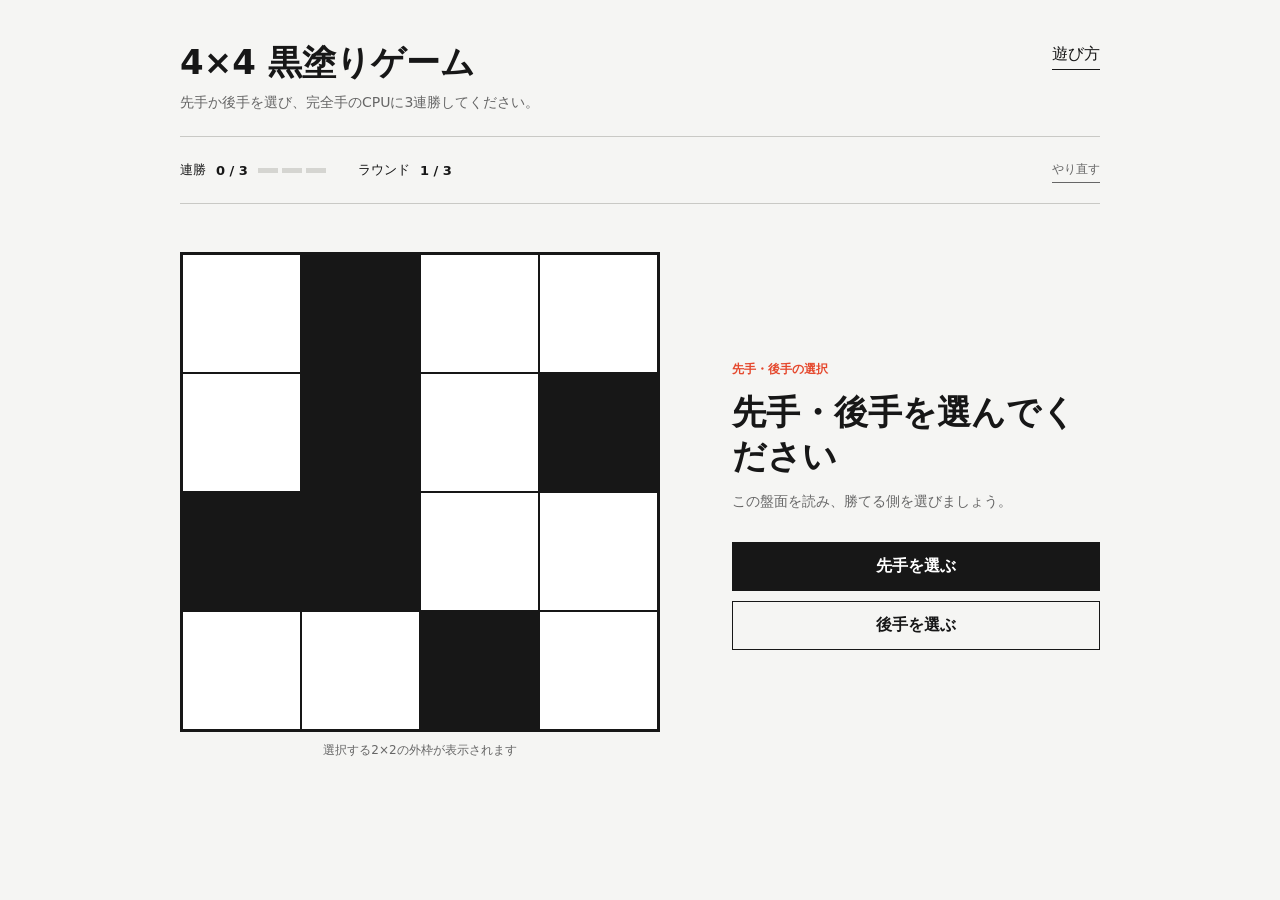
==== index.html @ 67e0ef59 "Initial release of Black Squares game" ====
<!doctype html>
<html lang="ja">
<head>
  <meta charset="utf-8">
  <meta name="viewport" content="width=device-width, initial-scale=1">
  <meta name="description" content="4×4の盤面で遊ぶ、完全手CPUとの黒塗りゲーム">
  <title>4×4 黒塗りゲーム</title>
  <link rel="stylesheet" href="styles.css">
  <script defer src="game.js"></script>
  <script defer src="app.js"></script>
</head>
<body>
  <main>
    <header class="page-header">
      <div>
        <h1>4×4 黒塗りゲーム</h1>
        <p>先手か後手を選び、完全手のCPUに3連勝してください。</p>
      </div>
      <button class="link-button" id="rules-button" type="button">遊び方</button>
    </header>

    <section class="progress" aria-label="チャレンジの進行状況">
      <div>
        <span>連勝</span>
        <strong><span id="streak-number">0</span> / 3</strong>
        <span class="streak" id="streak" aria-label="現在0連勝">
          <i class="streak-dot"></i><i class="streak-dot"></i><i class="streak-dot"></i>
        </span>
      </div>
      <div><span>ラウンド</span><strong><span id="round-number">1</span> / 3</strong></div>
      <button class="link-button" id="reset-button" type="button">やり直す</button>
    </section>

    <section class="game" aria-label="ゲーム">
      <div class="board-column">
        <div class="board-frame">
          <div class="board" id="board" role="grid" aria-label="4かける4のゲーム盤"></div>
          <div class="selection-outline" id="selection-outline" aria-hidden="true"></div>
          <div class="move-grid" id="move-grid" aria-label="2かける2の領域を選択"></div>
        </div>
        <p class="board-hint">選択する2×2の外枠が表示されます</p>
      </div>

      <div class="controls">
        <p class="phase-tag" id="phase-tag">先手・後手の選択</p>
        <h2 id="status-title">先手・後手を選んでください</h2>
        <p id="status-copy">盤面を見て、勝てると思う側を選びましょう。</p>

        <div class="order-actions" id="order-actions">
          <button class="primary-button" data-order="first" type="button">先手を選ぶ</button>
          <button class="secondary-button" data-order="second" type="button">後手を選ぶ</button>
        </div>

        <div class="play-info" id="play-info" hidden>
          <p><span>現在の手番</span><strong id="turn-owner">あなた</strong></p>
          <p><span>合法手</span><strong><span id="legal-count">0</span> 通り</strong></p>
        </div>

        <button class="primary-button next-button" id="next-button" type="button" hidden>次の盤面へ</button>
      </div>
    </section>
  </main>

  <dialog id="rules-dialog">
    <form method="dialog">
      <button class="dialog-close" aria-label="閉じる">×</button>
      <h2>遊び方</h2>
      <ol>
        <li>盤面を見て、先手か後手を選びます。</li>
        <li>白を1マス以上含む2×2を選び、4マスすべてを黒にします。</li>
        <li>CPUと交互に操作し、操作できなくなった側が負けです。</li>
        <li>3連勝するとクリアです。</li>
      </ol>
    </form>
  </dialog>

  <div class="sr-only" id="announcer" aria-live="polite"></div>
</body>
</html>
---- styles.css ----
:root { --black: #171717; --white: #fff; --background: #f5f5f3; --border: #c9c9c5; --muted: #666; --accent: #e5482d; }
* { box-sizing: border-box; }
body { margin: 0; color: var(--black); background: var(--background); font-family: system-ui, -apple-system, "Segoe UI", "Noto Sans JP", sans-serif; }
button { font: inherit; color: inherit; }
main { width: min(920px, calc(100% - 32px)); margin: 0 auto; padding: 40px 0; }
.page-header { display: flex; justify-content: space-between; align-items: start; gap: 24px; padding-bottom: 24px; border-bottom: 1px solid var(--border); }
h1 { margin: 0 0 8px; font-size: clamp(24px, 4vw, 34px); }
.page-header p { margin: 0; color: var(--muted); font-size: 14px; }
.link-button { padding: 4px 0; border: 0; border-bottom: 1px solid currentColor; background: none; cursor: pointer; white-space: nowrap; }
.progress { display: flex; align-items: center; gap: 32px; padding: 20px 0; border-bottom: 1px solid var(--border); font-size: 13px; }
.progress > div { display: flex; align-items: center; gap: 10px; }
.progress > .link-button { margin-left: auto; font-size: 12px; color: var(--muted); }
.streak { display: flex; gap: 4px; }
.streak-dot { display: block; width: 20px; height: 5px; background: #d5d5d1; }
.streak-dot.active { background: var(--accent); }
.game { display: grid; grid-template-columns: minmax(280px, 480px) minmax(240px, 1fr); gap: clamp(32px, 7vw, 72px); align-items: center; padding: 48px 0; }
.board-frame { position: relative; width: 100%; aspect-ratio: 1; }
.board { width: 100%; height: 100%; display: grid; grid-template-columns: repeat(4, 1fr); gap: 2px; padding: 2px; background: var(--black); border: 1px solid var(--black); }
.cell { position: relative; background: var(--white); }
.cell.black { background: var(--black); }
.cell.last-move::after { content: ""; position: absolute; right: 8px; bottom: 8px; width: 7px; height: 7px; border-radius: 50%; background: var(--accent); }
.selection-outline { position: absolute; z-index: 2; left: 0; top: 0; width: 50%; height: 50%; border: 5px solid var(--accent); pointer-events: none; opacity: 0; transition: opacity .1s; }
.selection-outline.visible { opacity: 1; }
.move-grid { position: absolute; z-index: 3; inset: 0; display: grid; grid-template: repeat(3, 1fr) / repeat(3, 1fr); }
.move-button { position: relative; border: 0; background: transparent; cursor: pointer; }
.move-button:focus-visible { outline: 3px solid var(--accent); outline-offset: -4px; }
.move-button:disabled { cursor: not-allowed; }
.move-button:disabled::after { content: ""; position: absolute; inset: 48%; border-radius: 50%; background: rgba(255,255,255,.8); }
.board-hint { margin: 10px 0 0; color: var(--muted); text-align: center; font-size: 12px; }
.controls h2 { margin: 12px 0; font-size: clamp(24px, 4vw, 34px); line-height: 1.3; }
.controls > p:not(.phase-tag) { margin: 0 0 28px; color: var(--muted); font-size: 14px; line-height: 1.7; }
.phase-tag { margin: 0; color: var(--accent); font-size: 12px; font-weight: 700; }
.order-actions { display: grid; gap: 10px; }
.primary-button, .secondary-button { width: 100%; padding: 13px 16px; border: 1px solid var(--black); cursor: pointer; font-weight: 700; }
.primary-button { color: var(--white); background: var(--black); }
.secondary-button { background: transparent; }
.primary-button:hover, .secondary-button:hover { outline: 2px solid var(--accent); outline-offset: 2px; }
.play-info { border-top: 1px solid var(--border); border-bottom: 1px solid var(--border); }
.play-info p { display: flex; justify-content: space-between; margin: 0; padding: 13px 0; font-size: 13px; }
.play-info p + p { border-top: 1px solid var(--border); }
.next-button { margin-top: 20px; }
dialog { width: min(480px, calc(100% - 32px)); padding: 28px; border: 1px solid var(--black); background: var(--white); }
dialog::backdrop { background: rgba(0, 0, 0, .45); }
dialog h2 { margin-top: 0; }
dialog li { margin: 10px 0; line-height: 1.6; }
.dialog-close { float: right; border: 0; background: none; font-size: 24px; cursor: pointer; }
.sr-only { position: absolute; width: 1px; height: 1px; padding: 0; margin: -1px; overflow: hidden; clip: rect(0,0,0,0); white-space: nowrap; border: 0; }
@media (max-width: 680px) { main { padding: 24px 0; } .page-header { display: block; } .page-header .link-button { margin-top: 18px; } .progress { gap: 16px; flex-wrap: wrap; } .game { grid-template-columns: 1fr; padding: 32px 0; } }
@media (prefers-reduced-motion: reduce) { *, *::before, *::after { transition-duration: .01ms !important; } }
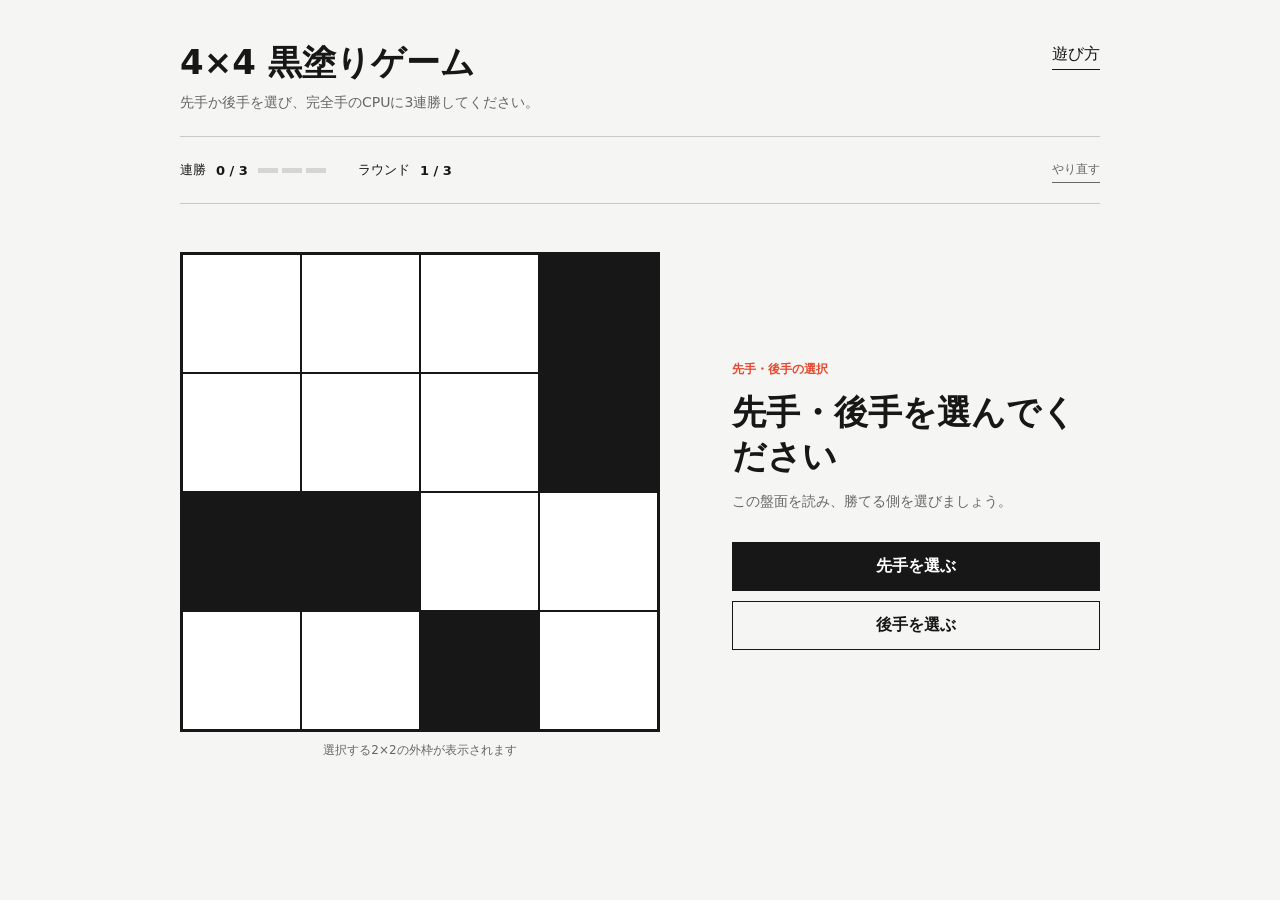
==== commit 423bcb67: "Improve touch controls and third-round balance" ====
--- a/index.html
+++ b/index.html
@@ -38,7 +38,7 @@
           <div class="selection-outline" id="selection-outline" aria-hidden="true"></div>
           <div class="move-grid" id="move-grid" aria-label="2かける2の領域を選択"></div>
         </div>
-        <p class="board-hint">選択する2×2の外枠が表示されます</p>
+        <p class="board-hint"><span class="pointer-hint">選択する2×2の外枠が表示されます</span><span class="touch-hint">1回タップして選択、同じ場所をもう1回タップして確定</span></p>
       </div>
 
       <div class="controls">
--- a/styles.css
+++ b/styles.css
@@ -27,6 +27,7 @@
 .move-button:disabled { cursor: not-allowed; }
 .move-button:disabled::after { content: ""; position: absolute; inset: 48%; border-radius: 50%; background: rgba(255,255,255,.8); }
 .board-hint { margin: 10px 0 0; color: var(--muted); text-align: center; font-size: 12px; }
+.touch-hint { display: none; }
 .controls h2 { margin: 12px 0; font-size: clamp(24px, 4vw, 34px); line-height: 1.3; }
 .controls > p:not(.phase-tag) { margin: 0 0 28px; color: var(--muted); font-size: 14px; line-height: 1.7; }
 .phase-tag { margin: 0; color: var(--accent); font-size: 12px; font-weight: 700; }
@@ -46,4 +47,5 @@
 .dialog-close { float: right; border: 0; background: none; font-size: 24px; cursor: pointer; }
 .sr-only { position: absolute; width: 1px; height: 1px; padding: 0; margin: -1px; overflow: hidden; clip: rect(0,0,0,0); white-space: nowrap; border: 0; }
 @media (max-width: 680px) { main { padding: 24px 0; } .page-header { display: block; } .page-header .link-button { margin-top: 18px; } .progress { gap: 16px; flex-wrap: wrap; } .game { grid-template-columns: 1fr; padding: 32px 0; } }
+@media (pointer: coarse) { .pointer-hint { display: none; } .touch-hint { display: inline; } .selection-outline { border-width: 6px; } }
 @media (prefers-reduced-motion: reduce) { *, *::before, *::after { transition-duration: .01ms !important; } }
